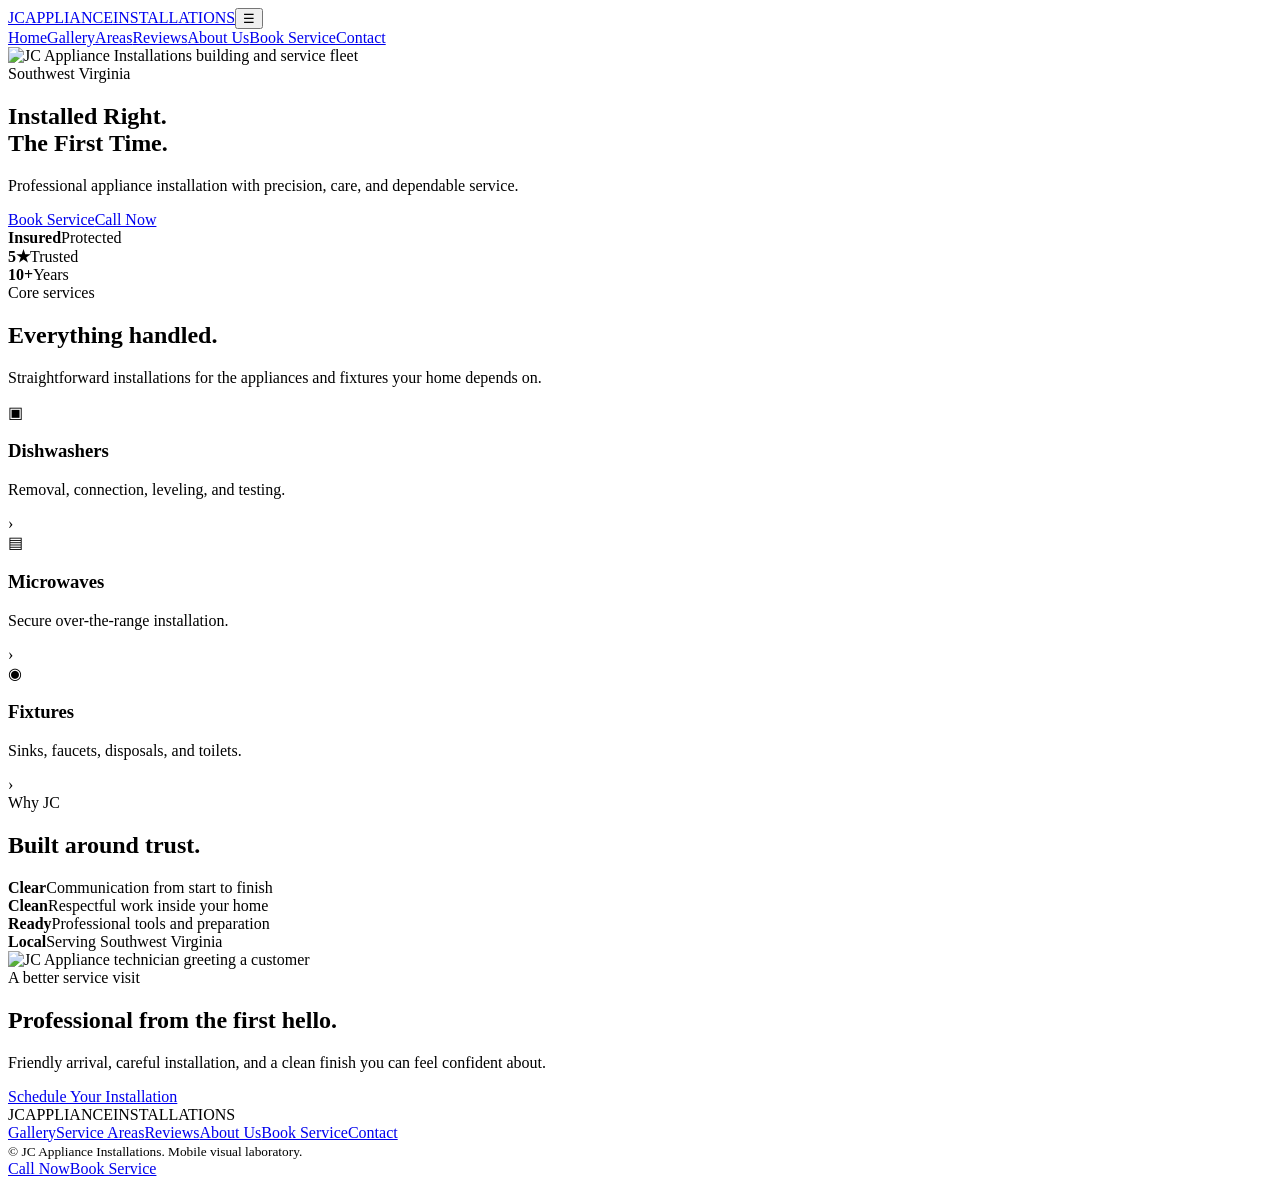
==== index.html @ 16e23894 "Add files via upload" ====
<!doctype html><html lang="en"><head><meta charset="utf-8"><meta name="viewport" content="width=device-width,initial-scale=1,viewport-fit=cover"><title>JC Appliance Installations — Mobile</title><meta name="description" content="Professional appliance installation across Southwest Virginia."><link rel="stylesheet" href="assets/css/mobile.css"></head><body><div class="site-shell"><header class="mobile-header"><a class="brand" href="index.html"><span class="brand-mark">JC</span><span class="brand-copy">APPLIANCE<span>INSTALLATIONS</span></span></a><button class="menu-btn" aria-label="Open menu" aria-expanded="false">☰</button></header>
<nav class="mobile-nav"><a href="index.html">Home</a><a href="galeria.html">Gallery</a><a href="areas.html">Areas</a><a href="reviews.html">Reviews</a><a href="nosotros.html">About Us</a><a href="reservar.html">Book Service</a><a href="contacto.html">Contact</a></nav>
<main><section class="hero"><div class="hero-media"><img src="assets/images/home-building.jpg" alt="JC Appliance Installations building and service fleet"></div><div class="hero-content"><span class="eyebrow">Southwest Virginia</span><h1>Installed Right.<br>The First Time.</h1><p>Professional appliance installation with precision, care, and dependable service.</p><div class="actions"><a class="btn btn-primary" href="reservar.html">Book Service</a><a class="btn btn-secondary" href="tel:+15405583067">Call Now</a></div></div></section>
<div class="trust-strip"><div class="trust-item"><strong>Insured</strong><span>Protected</span></div><div class="trust-item"><strong>5★</strong><span>Trusted</span></div><div class="trust-item"><strong>10+</strong><span>Years</span></div></div>
<section class="section section-tight"><span class="section-kicker">Core services</span><h2>Everything handled.</h2><p class="section-lead">Straightforward installations for the appliances and fixtures your home depends on.</p><div class="cards"><article class="card service-card"><div class="service-icon">▣</div><div><h3>Dishwashers</h3><p>Removal, connection, leveling, and testing.</p></div><span class="arrow">›</span></article><article class="card service-card"><div class="service-icon">▤</div><div><h3>Microwaves</h3><p>Secure over-the-range installation.</p></div><span class="arrow">›</span></article><article class="card service-card"><div class="service-icon">◉</div><div><h3>Fixtures</h3><p>Sinks, faucets, disposals, and toilets.</p></div><span class="arrow">›</span></article></div></section>
<section class="section"><span class="section-kicker">Why JC</span><h2>Built around trust.</h2><div class="stat-grid"><div class="stat"><strong>Clear</strong><span>Communication from start to finish</span></div><div class="stat"><strong>Clean</strong><span>Respectful work inside your home</span></div><div class="stat"><strong>Ready</strong><span>Professional tools and preparation</span></div><div class="stat"><strong>Local</strong><span>Serving Southwest Virginia</span></div></div></section>
<section class="section"><div class="feature-image"><img src="assets/images/reviews-handshake.jpg" alt="JC Appliance technician greeting a customer"></div><span class="section-kicker">A better service visit</span><h2>Professional from the first hello.</h2><p class="section-lead">Friendly arrival, careful installation, and a clean finish you can feel confident about.</p><a class="btn btn-primary btn-block" href="reservar.html">Schedule Your Installation</a></section></main><footer class="footer"><div class="brand"><span class="brand-mark">JC</span><span class="brand-copy">APPLIANCE<span>INSTALLATIONS</span></span></div><div class="footer-links"><a href="galeria.html">Gallery</a><a href="areas.html">Service Areas</a><a href="reviews.html">Reviews</a><a href="nosotros.html">About Us</a><a href="reservar.html">Book Service</a><a href="contacto.html">Contact</a></div><small>© <span data-year></span> JC Appliance Installations. Mobile visual laboratory.</small></footer><div class="bottom-bar"><a class="btn btn-secondary" href="tel:+15405583067">Call Now</a><a class="btn btn-primary" href="reservar.html">Book Service</a></div><script src="assets/js/mobile.js"></script></div></body></html>
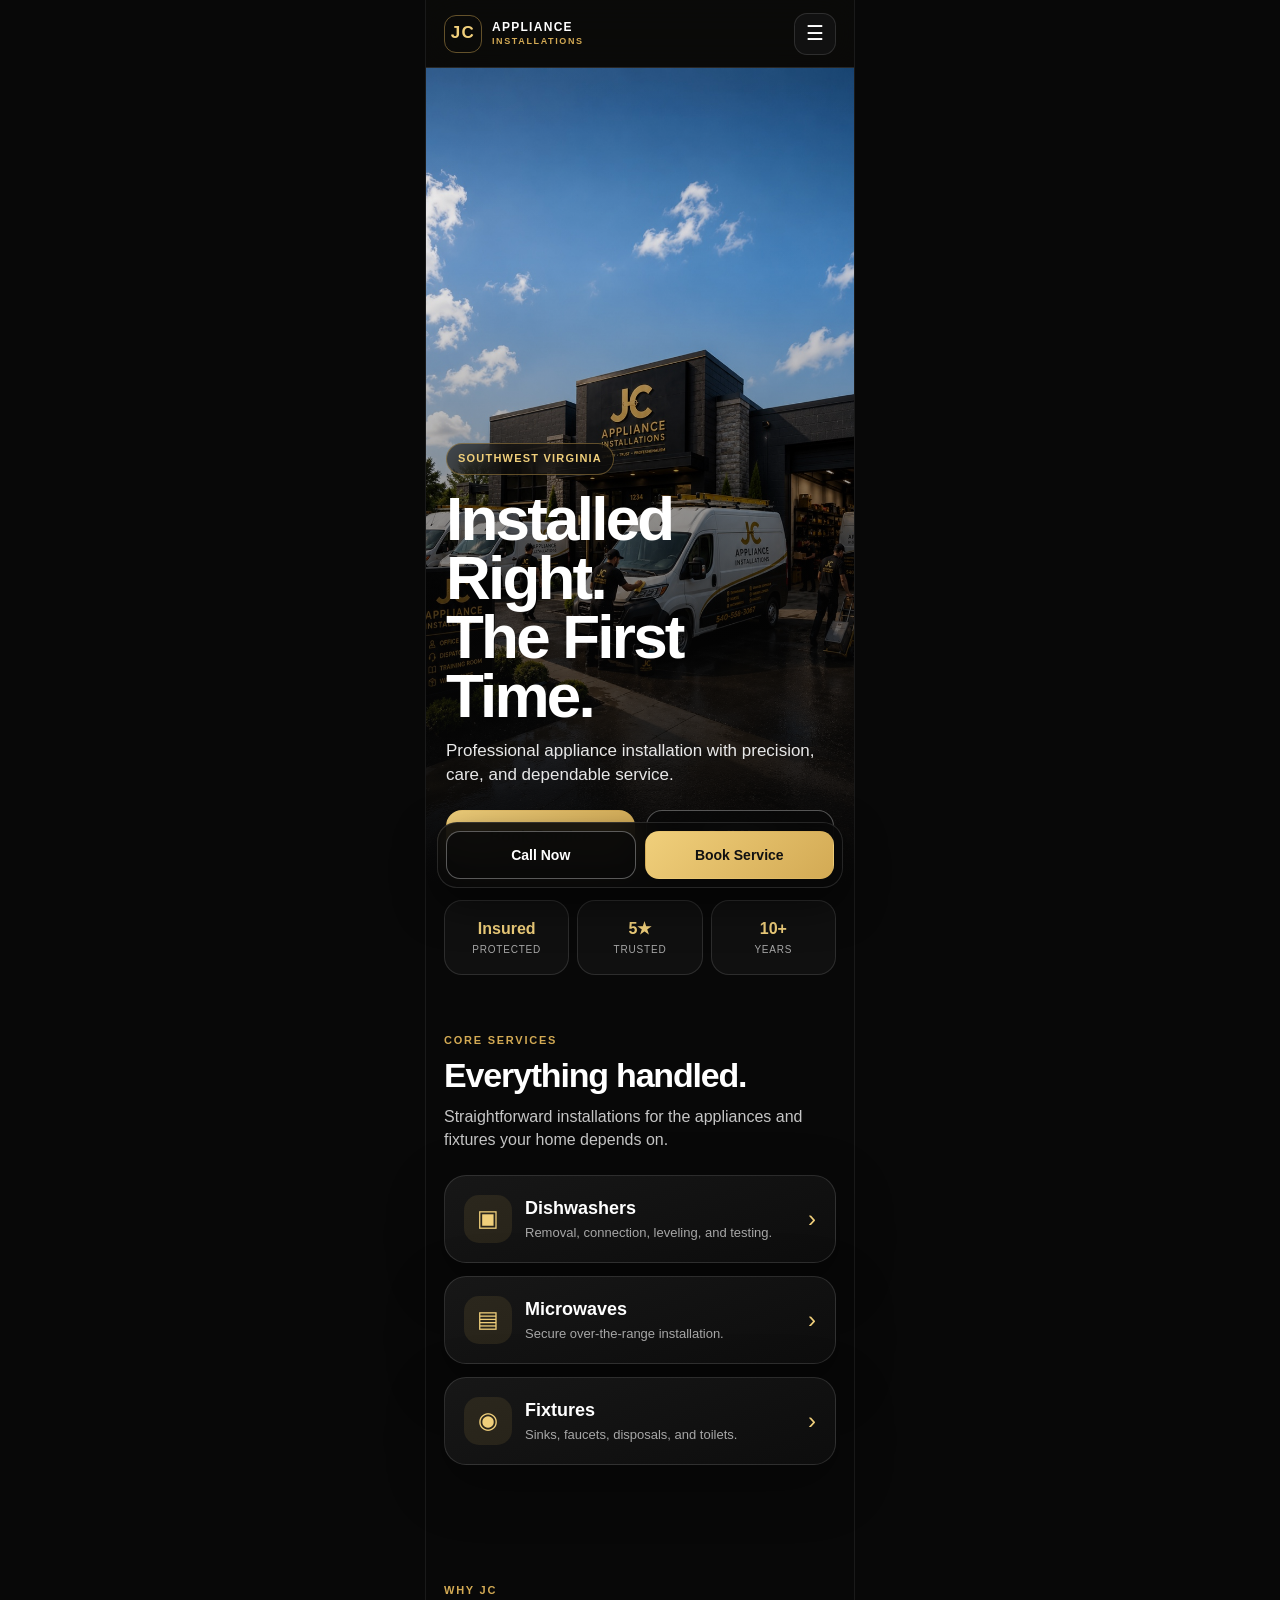
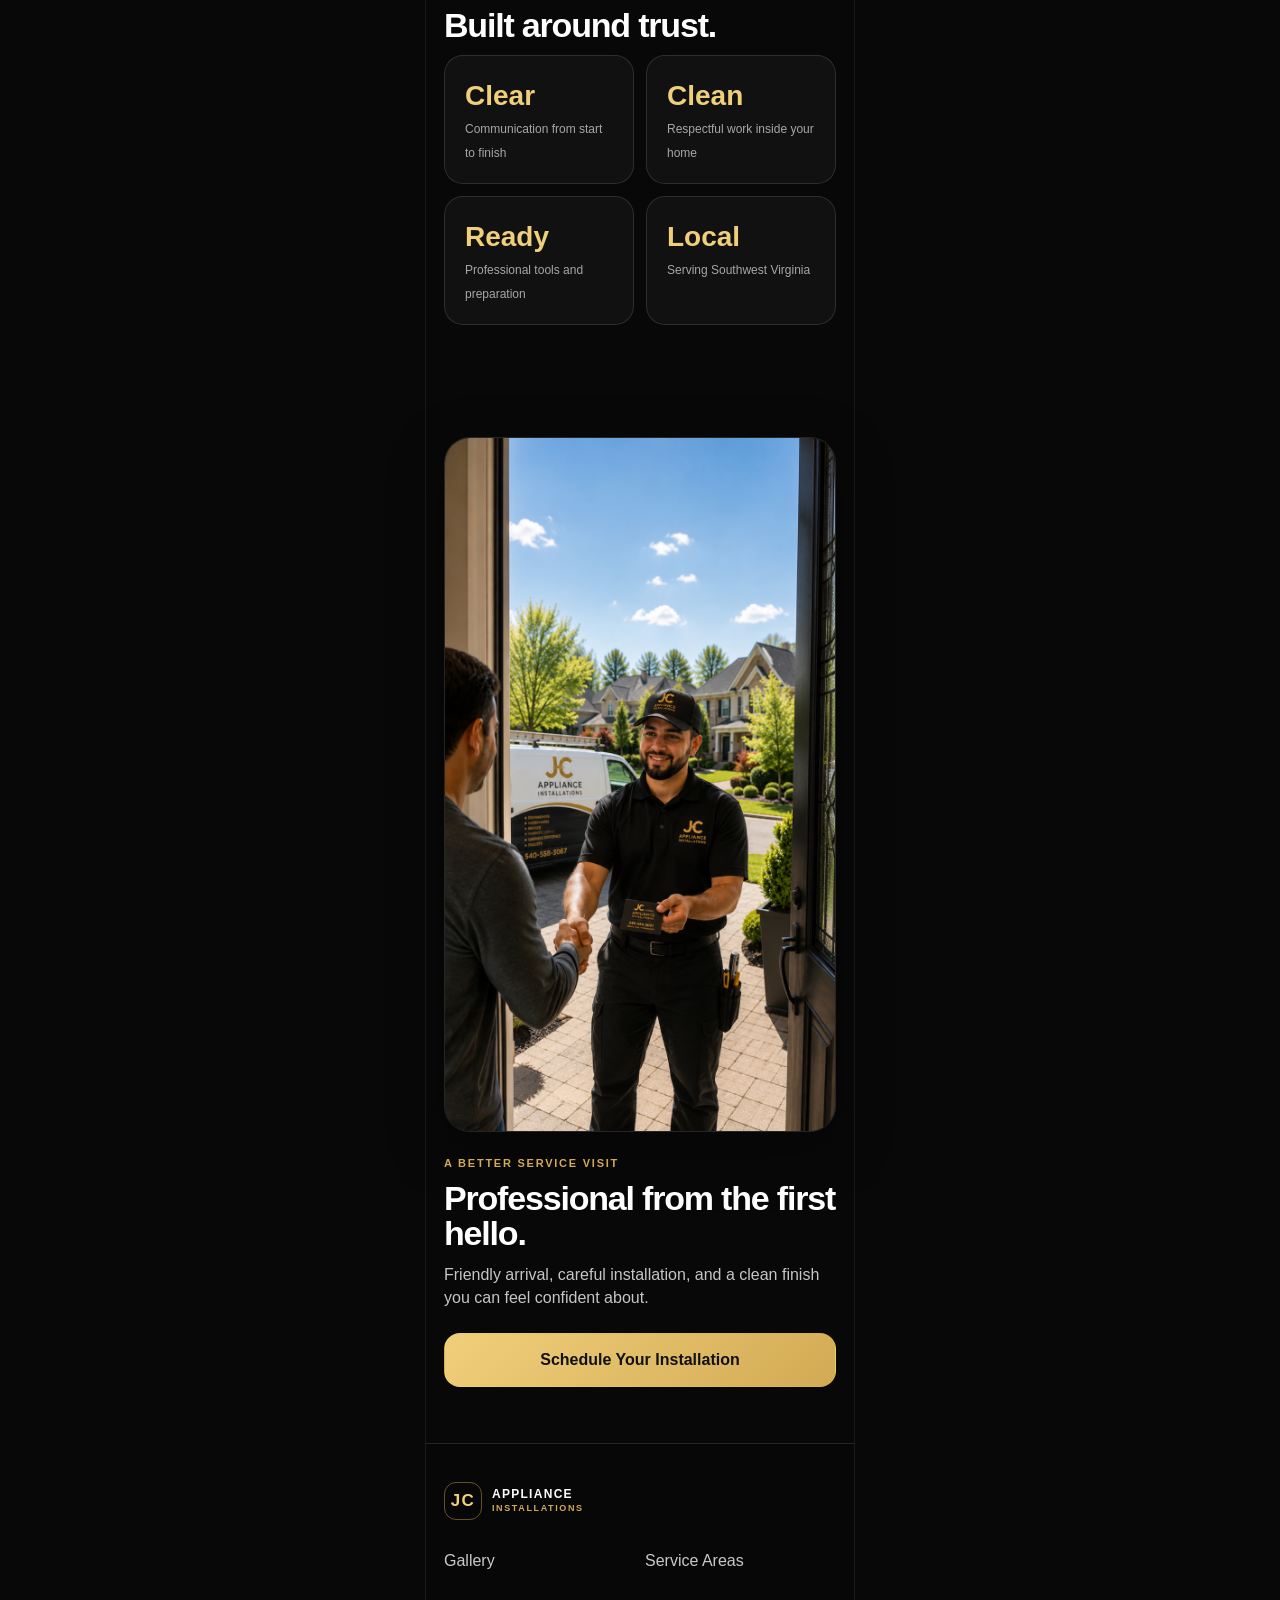
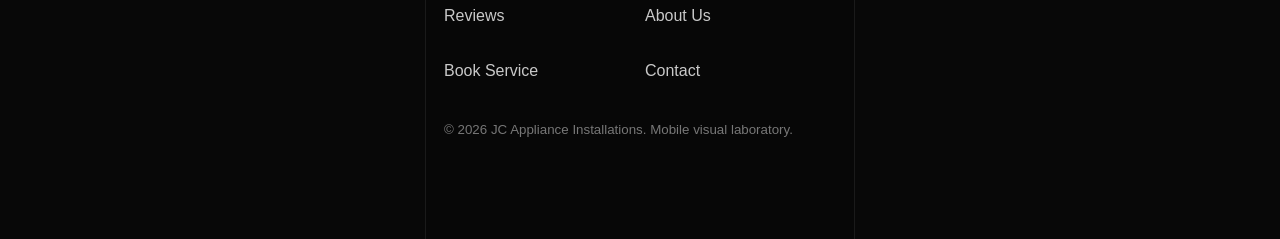
==== commit b233b609: "Add files via upload" ====
--- a/index.html
+++ b/index.html
@@ -1,7 +1,7 @@
-<!doctype html><html lang="en"><head><meta charset="utf-8"><meta name="viewport" content="width=device-width,initial-scale=1,viewport-fit=cover"><title>JC Appliance Installations — Mobile</title><meta name="description" content="Professional appliance installation across Southwest Virginia."><link rel="stylesheet" href="assets/css/mobile.css"></head><body><div class="site-shell"><header class="mobile-header"><a class="brand" href="index.html"><span class="brand-mark">JC</span><span class="brand-copy">APPLIANCE<span>INSTALLATIONS</span></span></a><button class="menu-btn" aria-label="Open menu" aria-expanded="false">☰</button></header>
+<!doctype html><html lang="en"><head><meta charset="utf-8"><meta name="viewport" content="width=device-width,initial-scale=1,viewport-fit=cover"><title>JC Appliance Installations — Mobile</title><meta name="description" content="Professional appliance installation across Southwest Virginia."><link rel="stylesheet" href="mobile.css"></head><body><div class="site-shell"><header class="mobile-header"><a class="brand" href="index.html"><span class="brand-mark">JC</span><span class="brand-copy">APPLIANCE<span>INSTALLATIONS</span></span></a><button class="menu-btn" aria-label="Open menu" aria-expanded="false">☰</button></header>
 <nav class="mobile-nav"><a href="index.html">Home</a><a href="galeria.html">Gallery</a><a href="areas.html">Areas</a><a href="reviews.html">Reviews</a><a href="nosotros.html">About Us</a><a href="reservar.html">Book Service</a><a href="contacto.html">Contact</a></nav>
-<main><section class="hero"><div class="hero-media"><img src="assets/images/home-building.jpg" alt="JC Appliance Installations building and service fleet"></div><div class="hero-content"><span class="eyebrow">Southwest Virginia</span><h1>Installed Right.<br>The First Time.</h1><p>Professional appliance installation with precision, care, and dependable service.</p><div class="actions"><a class="btn btn-primary" href="reservar.html">Book Service</a><a class="btn btn-secondary" href="tel:+15405583067">Call Now</a></div></div></section>
+<main><section class="hero"><div class="hero-media"><img src="home-building.jpg" alt="JC Appliance Installations building and service fleet"></div><div class="hero-content"><span class="eyebrow">Southwest Virginia</span><h1>Installed Right.<br>The First Time.</h1><p>Professional appliance installation with precision, care, and dependable service.</p><div class="actions"><a class="btn btn-primary" href="reservar.html">Book Service</a><a class="btn btn-secondary" href="tel:+15405583067">Call Now</a></div></div></section>
 <div class="trust-strip"><div class="trust-item"><strong>Insured</strong><span>Protected</span></div><div class="trust-item"><strong>5★</strong><span>Trusted</span></div><div class="trust-item"><strong>10+</strong><span>Years</span></div></div>
 <section class="section section-tight"><span class="section-kicker">Core services</span><h2>Everything handled.</h2><p class="section-lead">Straightforward installations for the appliances and fixtures your home depends on.</p><div class="cards"><article class="card service-card"><div class="service-icon">▣</div><div><h3>Dishwashers</h3><p>Removal, connection, leveling, and testing.</p></div><span class="arrow">›</span></article><article class="card service-card"><div class="service-icon">▤</div><div><h3>Microwaves</h3><p>Secure over-the-range installation.</p></div><span class="arrow">›</span></article><article class="card service-card"><div class="service-icon">◉</div><div><h3>Fixtures</h3><p>Sinks, faucets, disposals, and toilets.</p></div><span class="arrow">›</span></article></div></section>
 <section class="section"><span class="section-kicker">Why JC</span><h2>Built around trust.</h2><div class="stat-grid"><div class="stat"><strong>Clear</strong><span>Communication from start to finish</span></div><div class="stat"><strong>Clean</strong><span>Respectful work inside your home</span></div><div class="stat"><strong>Ready</strong><span>Professional tools and preparation</span></div><div class="stat"><strong>Local</strong><span>Serving Southwest Virginia</span></div></div></section>
-<section class="section"><div class="feature-image"><img src="assets/images/reviews-handshake.jpg" alt="JC Appliance technician greeting a customer"></div><span class="section-kicker">A better service visit</span><h2>Professional from the first hello.</h2><p class="section-lead">Friendly arrival, careful installation, and a clean finish you can feel confident about.</p><a class="btn btn-primary btn-block" href="reservar.html">Schedule Your Installation</a></section></main><footer class="footer"><div class="brand"><span class="brand-mark">JC</span><span class="brand-copy">APPLIANCE<span>INSTALLATIONS</span></span></div><div class="footer-links"><a href="galeria.html">Gallery</a><a href="areas.html">Service Areas</a><a href="reviews.html">Reviews</a><a href="nosotros.html">About Us</a><a href="reservar.html">Book Service</a><a href="contacto.html">Contact</a></div><small>© <span data-year></span> JC Appliance Installations. Mobile visual laboratory.</small></footer><div class="bottom-bar"><a class="btn btn-secondary" href="tel:+15405583067">Call Now</a><a class="btn btn-primary" href="reservar.html">Book Service</a></div><script src="assets/js/mobile.js"></script></div></body></html>
+<section class="section"><div class="feature-image"><img src="reviews-handshake.jpg" alt="JC Appliance technician greeting a customer"></div><span class="section-kicker">A better service visit</span><h2>Professional from the first hello.</h2><p class="section-lead">Friendly arrival, careful installation, and a clean finish you can feel confident about.</p><a class="btn btn-primary btn-block" href="reservar.html">Schedule Your Installation</a></section></main><footer class="footer"><div class="brand"><span class="brand-mark">JC</span><span class="brand-copy">APPLIANCE<span>INSTALLATIONS</span></span></div><div class="footer-links"><a href="galeria.html">Gallery</a><a href="areas.html">Service Areas</a><a href="reviews.html">Reviews</a><a href="nosotros.html">About Us</a><a href="reservar.html">Book Service</a><a href="contacto.html">Contact</a></div><small>© <span data-year></span> JC Appliance Installations. Mobile visual laboratory.</small></footer><div class="bottom-bar"><a class="btn btn-secondary" href="tel:+15405583067">Call Now</a><a class="btn btn-primary" href="reservar.html">Book Service</a></div><script src="mobile.js"></script></div></body></html>
--- a/mobile.css
+++ b/mobile.css
@@ -0,0 +1,19 @@
+:root{--black:#080808;--ink:#111;--gold:#d3aa54;--gold2:#f0cf7b;--cream:#f8f5ee;--muted:#a7a7a7;--line:rgba(255,255,255,.12);--radius:22px;--shadow:0 18px 55px rgba(0,0,0,.34)}
+*{box-sizing:border-box}html{scroll-behavior:smooth;background:var(--black)}body{margin:0;font-family:-apple-system,BlinkMacSystemFont,"Segoe UI",Roboto,Helvetica,Arial,sans-serif;background:var(--black);color:#fff;line-height:1.45}a{color:inherit;text-decoration:none}img{display:block;width:100%;height:auto}button,input,textarea,select{font:inherit}
+.site-shell{min-height:100vh;background:radial-gradient(circle at 50% -10%,rgba(211,170,84,.16),transparent 30%),var(--black)}
+.mobile-header{position:sticky;top:0;z-index:50;display:flex;align-items:center;justify-content:space-between;height:68px;padding:0 18px;background:rgba(8,8,8,.88);backdrop-filter:blur(18px);border-bottom:1px solid var(--line)}
+.brand{display:flex;align-items:center;gap:10px;font-weight:800;letter-spacing:.08em}.brand-mark{display:grid;place-items:center;width:38px;height:38px;border:1px solid rgba(211,170,84,.45);border-radius:12px;color:var(--gold2);font-size:17px}.brand-copy{font-size:12px;line-height:1.08}.brand-copy span{display:block;color:var(--gold);font-size:9px;letter-spacing:.18em;margin-top:3px}
+.menu-btn{width:42px;height:42px;border-radius:13px;border:1px solid var(--line);background:#111;color:#fff;font-size:20px}.mobile-nav{display:none;position:fixed;inset:68px 0 auto;background:rgba(8,8,8,.98);padding:12px 18px 22px;border-bottom:1px solid var(--line);z-index:49}.mobile-nav.open{display:grid;gap:8px}.mobile-nav a{padding:14px 15px;border-radius:14px;background:#111;border:1px solid var(--line);font-weight:650}.mobile-nav a.active{border-color:rgba(211,170,84,.55);color:var(--gold2)}
+.hero{position:relative;min-height:calc(100svh - 68px);display:flex;align-items:flex-end;overflow:hidden}.hero-media{position:absolute;inset:0}.hero-media img{height:100%;object-fit:cover}.hero::after{content:"";position:absolute;inset:0;background:linear-gradient(180deg,rgba(0,0,0,.08) 24%,rgba(0,0,0,.38) 52%,#080808 98%)}.hero-content{position:relative;z-index:2;padding:34px 20px 36px;width:100%}.eyebrow{display:inline-flex;gap:8px;align-items:center;padding:7px 11px;border:1px solid rgba(211,170,84,.42);background:rgba(8,8,8,.55);backdrop-filter:blur(10px);border-radius:999px;color:var(--gold2);font-size:11px;font-weight:800;letter-spacing:.11em;text-transform:uppercase}.hero h1,.page-hero h1{font-size:clamp(42px,12vw,62px);line-height:.95;letter-spacing:-.045em;margin:15px 0 13px;max-width:690px}.hero p,.page-hero p{font-size:17px;color:#e8e8e8;max-width:560px;margin:0 0 22px}.actions{display:grid;grid-template-columns:1fr 1fr;gap:11px}.btn{min-height:54px;display:flex;align-items:center;justify-content:center;border-radius:16px;padding:0 15px;font-weight:800;border:1px solid transparent}.btn-primary{background:linear-gradient(135deg,var(--gold2),var(--gold));color:#111}.btn-secondary{background:rgba(9,9,9,.8);border-color:rgba(255,255,255,.33);color:#fff}.btn-block{width:100%}
+.trust-strip{display:grid;grid-template-columns:repeat(3,1fr);gap:8px;padding:0 18px 28px}.trust-item{text-align:center;padding:16px 7px;background:#101010;border:1px solid var(--line);border-radius:18px}.trust-item strong{display:block;color:var(--gold2);font-size:16px}.trust-item span{display:block;color:var(--muted);font-size:10px;margin-top:3px;text-transform:uppercase;letter-spacing:.08em}
+.section{padding:56px 18px}.section-tight{padding-top:24px}.section-kicker{color:var(--gold);font-size:11px;font-weight:850;letter-spacing:.16em;text-transform:uppercase}.section h2{font-size:34px;line-height:1.02;letter-spacing:-.035em;margin:8px 0 12px}.section-lead{color:#c6c6c6;margin:0 0 24px}.cards{display:grid;gap:13px}.card{background:linear-gradient(160deg,#171717,#0d0d0d);border:1px solid var(--line);border-radius:var(--radius);padding:19px;box-shadow:var(--shadow)}.service-card{display:grid;grid-template-columns:48px 1fr auto;gap:13px;align-items:center}.service-icon{width:48px;height:48px;border-radius:15px;display:grid;place-items:center;background:rgba(211,170,84,.11);color:var(--gold2);font-size:23px}.service-card h3{margin:0 0 3px;font-size:18px}.service-card p{margin:0;color:var(--muted);font-size:13px}.arrow{color:var(--gold2);font-size:24px}
+.feature-image{border-radius:26px;overflow:hidden;border:1px solid var(--line);box-shadow:var(--shadow);margin-bottom:18px}.feature-image img{aspect-ratio:9/16;object-fit:cover}.split-note{padding:18px;border-radius:18px;background:rgba(211,170,84,.08);border:1px solid rgba(211,170,84,.24);color:#e9dfc6}
+.page-hero{position:relative;min-height:74svh;display:flex;align-items:flex-end;overflow:hidden}.page-hero img{position:absolute;inset:0;height:100%;object-fit:cover}.page-hero::after{content:"";position:absolute;inset:0;background:linear-gradient(180deg,rgba(0,0,0,.08),rgba(0,0,0,.28) 45%,#080808 100%)}.page-hero-content{position:relative;z-index:2;padding:90px 20px 34px;width:100%}
+.stat-grid{display:grid;grid-template-columns:1fr 1fr;gap:12px}.stat{padding:20px;background:#111;border:1px solid var(--line);border-radius:19px}.stat strong{font-size:28px;color:var(--gold2);display:block}.stat span{font-size:12px;color:var(--muted)}
+.quote{font-size:21px;line-height:1.3;padding:22px;border-radius:20px;background:#111;border:1px solid var(--line)}.stars{color:#f2c35f;letter-spacing:.12em}.reviewer{margin-top:13px;color:#bbb;font-size:13px}
+.city-grid{display:grid;grid-template-columns:1fr 1fr;gap:11px}.city{padding:17px 14px;border-radius:17px;background:#111;border:1px solid var(--line);font-weight:750}.city small{display:block;color:var(--muted);font-weight:500;margin-top:4px}
+.form{display:grid;gap:13px}.field{display:grid;gap:7px}.field label{font-size:12px;color:#cfcfcf;font-weight:700}.field input,.field textarea,.field select{width:100%;background:#111;color:#fff;border:1px solid rgba(255,255,255,.17);border-radius:15px;padding:15px 14px;outline:none}.field textarea{min-height:120px;resize:vertical}.field input:focus,.field textarea:focus,.field select:focus{border-color:var(--gold)}
+.footer{padding:38px 18px 100px;border-top:1px solid var(--line);background:#070707}.footer .brand{margin-bottom:18px}.footer-links{display:grid;grid-template-columns:1fr 1fr;gap:10px}.footer-links a{padding:11px 0;color:#c9c9c9}.footer small{display:block;color:#777;margin-top:26px}
+.bottom-bar{position:fixed;left:12px;right:12px;bottom:12px;z-index:45;display:grid;grid-template-columns:1fr 1fr;gap:9px;padding:8px;background:rgba(8,8,8,.9);backdrop-filter:blur(16px);border:1px solid var(--line);border-radius:20px;box-shadow:0 16px 40px rgba(0,0,0,.5)}.bottom-bar .btn{min-height:48px;border-radius:14px;font-size:14px}
+.gallery-grid{display:grid;gap:14px}.gallery-grid img{border-radius:20px;aspect-ratio:9/16;object-fit:cover;border:1px solid var(--line)}
+@media(min-width:768px){body{max-width:430px;margin:0 auto;border-left:1px solid #1a1a1a;border-right:1px solid #1a1a1a}.bottom-bar{max-width:406px;margin:0 auto}}
